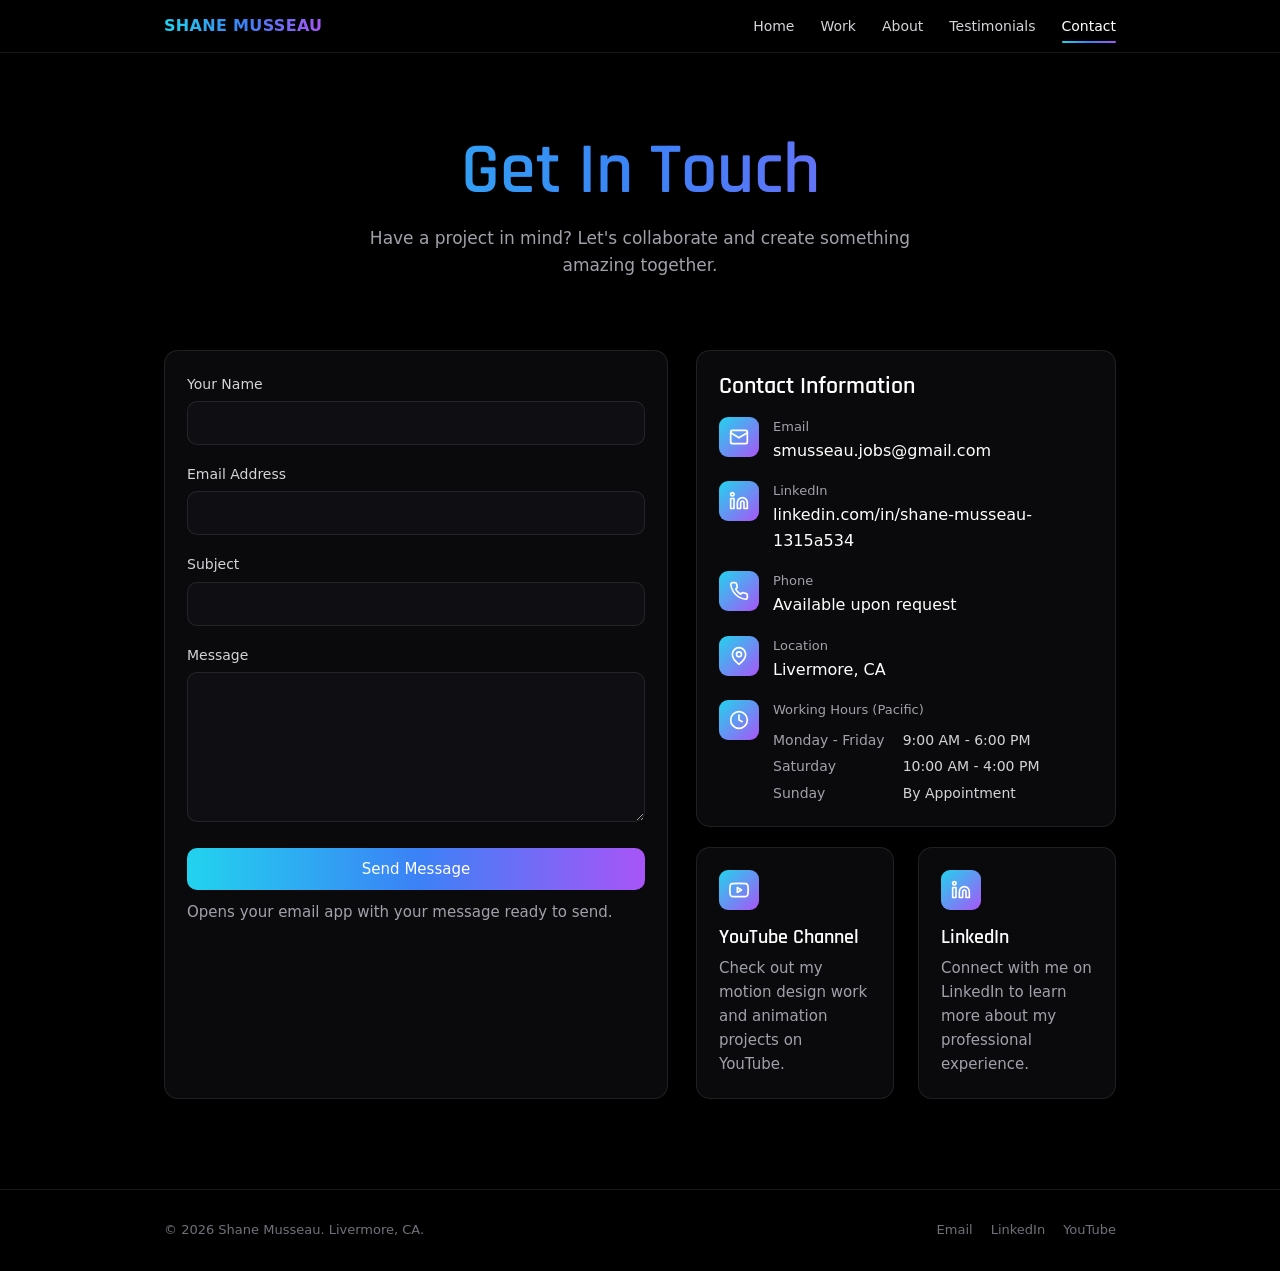
==== contact.html @ 5545d0d9 "Portfolio site, rebuilt from Figma as static HTML for GitHub Pages Co-Authored-By: Claude Opus 5.5 <" ====
<!DOCTYPE html>
<html lang="en">
<head>
<meta charset="utf-8">
<meta name="viewport" content="width=device-width, initial-scale=1">
<title>Contact | Shane Musseau</title>
<meta name="description" content="Get in touch with Shane Musseau about your next motion design project.">
<meta property="og:title" content="Contact | Shane Musseau">
<meta property="og:description" content="Get in touch with Shane Musseau about your next motion design project.">
<meta property="og:image" content="https://img.youtube.com/vi/qlMpnjpZeMw/maxresdefault.jpg">
<meta name="theme-color" content="#000000">
<link rel="icon" href="assets/favicon.svg" type="image/svg+xml">
<link rel="preconnect" href="https://fonts.googleapis.com">
<link rel="preconnect" href="https://fonts.gstatic.com" crossorigin>
<link href="https://fonts.googleapis.com/css2?family=Rajdhani:wght@500;600;700&display=swap" rel="stylesheet">
<link rel="stylesheet" href="assets/styles.css">
</head>
<body>
<header class="site-header"><div class="wrap">
  <a class="logo" href="index.html">SHANE MUSSEAU</a>
  <button class="menu-btn" aria-label="Menu">&#9776;</button>
  <nav class="nav"><a href="index.html">Home</a><a href="work.html">Work</a><a href="about.html">About</a><a href="testimonials.html">Testimonials</a><a href="contact.html" class="active">Contact</a></nav>
</div></header>
<main>
<div class="page-head wrap reveal"><h1 class="grad-text">Get In Touch</h1>
<p>Have a project in mind? Let's collaborate and create something amazing together.</p></div>
<section style="padding-top:40px"><div class="wrap contact-grid">
  <form id="contact-form" class="card reveal" data-to="smusseau.jobs@gmail.com">
    <div class="f"><label for="name">Your Name</label><input id="name" name="name" required></div>
    <div class="f"><label for="email">Email Address</label><input id="email" name="email" type="email" required></div>
    <div class="f"><label for="subject">Subject</label><input id="subject" name="subject"></div>
    <div class="f"><label for="message">Message</label><textarea id="message" name="message" required></textarea></div>
    <button class="btn btn-primary" type="submit" style="width:100%">Send Message</button>
    <p class="form-note">Opens your email app with your message ready to send.</p>
  </form>
  <div class="reveal">
    <div class="card">
      <h3 style="font-size:24px;margin:0 0 18px">Contact Information</h3>
      <div class="info-item"><div class="icon"><svg viewBox="0 0 24 24"><rect x="2" y="4" width="20" height="16" rx="2"/><path d="m22 7-10 6L2 7"/></svg></div><div><small>Email</small><a href="mailto:smusseau.jobs@gmail.com">smusseau.jobs@gmail.com</a></div></div>
      <div class="info-item"><div class="icon"><svg viewBox="0 0 24 24"><path d="M16 8a6 6 0 0 1 6 6v7h-4v-7a2 2 0 0 0-4 0v7h-4v-7a6 6 0 0 1 6-6z"/><rect x="2" y="9" width="4" height="12"/><circle cx="4" cy="4" r="2"/></svg></div><div><small>LinkedIn</small><a href="https://www.linkedin.com/in/shane-musseau-1315a534" target="_blank" rel="noopener">linkedin.com/in/shane-musseau-1315a534</a></div></div>
      <div class="info-item"><div class="icon"><svg viewBox="0 0 24 24"><path d="M22 16.9v3a2 2 0 0 1-2.2 2 19.8 19.8 0 0 1-8.6-3.1 19.5 19.5 0 0 1-6-6A19.8 19.8 0 0 1 2.1 4.2 2 2 0 0 1 4.1 2h3a2 2 0 0 1 2 1.7c.1.9.4 1.8.7 2.7a2 2 0 0 1-.5 2.1L8 9.8a16 16 0 0 0 6 6l1.3-1.3a2 2 0 0 1 2.1-.4c.9.3 1.8.6 2.7.7a2 2 0 0 1 1.7 2z"/></svg></div><div><small>Phone</small>Available upon request</div></div>
      <div class="info-item"><div class="icon"><svg viewBox="0 0 24 24"><path d="M20 10c0 6-8 12-8 12s-8-6-8-12a8 8 0 0 1 16 0z"/><circle cx="12" cy="10" r="3"/></svg></div><div><small>Location</small>Livermore, CA</div></div>
      <div class="info-item" style="margin-bottom:0"><div class="icon"><svg viewBox="0 0 24 24"><circle cx="12" cy="12" r="10"/><polyline points="12 6 12 12 16 14"/></svg></div><div><small>Working Hours (Pacific)</small>
        <div class="hours"><span>Monday - Friday</span><span>9:00 AM - 6:00 PM</span><span>Saturday</span><span>10:00 AM - 4:00 PM</span><span>Sunday</span><span>By Appointment</span></div></div></div>
    </div>
    <div class="grid-3" style="grid-template-columns:1fr 1fr;margin-top:20px">
      <a class="card" href="https://www.youtube.com/@ShaneMusseau" target="_blank" rel="noopener"><div class="icon"><svg viewBox="0 0 24 24"><path d="M22.5 6.4a2.8 2.8 0 0 0-2-2C18.8 4 12 4 12 4s-6.8 0-8.5.4a2.8 2.8 0 0 0-2 2A29 29 0 0 0 1 12a29 29 0 0 0 .5 5.6 2.8 2.8 0 0 0 2 2C5.2 20 12 20 12 20s6.8 0 8.5-.4a2.8 2.8 0 0 0 2-2A29 29 0 0 0 23 12a29 29 0 0 0-.5-5.6z"/><polygon points="10 15 15 12 10 9 10 15"/></svg></div><h3>YouTube Channel</h3><p>Check out my motion design work and animation projects on YouTube.</p></a>
      <a class="card" href="https://www.linkedin.com/in/shane-musseau-1315a534" target="_blank" rel="noopener"><div class="icon"><svg viewBox="0 0 24 24"><path d="M16 8a6 6 0 0 1 6 6v7h-4v-7a2 2 0 0 0-4 0v7h-4v-7a6 6 0 0 1 6-6z"/><rect x="2" y="9" width="4" height="12"/><circle cx="4" cy="4" r="2"/></svg></div><h3>LinkedIn</h3><p>Connect with me on LinkedIn to learn more about my professional experience.</p></a>
    </div>
  </div>
</div></section>
</main>
<footer class="site-footer"><div class="wrap">
  <span>&copy; 2026 Shane Musseau. Livermore, CA.</span>
  <div class="social"><a href="mailto:smusseau.jobs@gmail.com">Email</a><a href="https://www.linkedin.com/in/shane-musseau-1315a534" target="_blank" rel="noopener">LinkedIn</a><a href="https://www.youtube.com/@ShaneMusseau" target="_blank" rel="noopener">YouTube</a></div>
</div></footer>
<div class="modal" role="dialog" aria-modal="true" aria-label="Project video"><button class="close" aria-label="Close">&times;</button><div class="frame"><iframe allow="autoplay; encrypted-media; fullscreen" allowfullscreen title="Project video"></iframe></div></div>
<script src="assets/main.js"></script>
</body>
</html>
---- assets/styles.css ----
:root{
  --bg:#000;
  --panel:#0a0a0c;
  --line:rgba(255,255,255,.09);
  --text:#fff;
  --muted:#a1a1aa;
  --dim:#71717a;
  --cyan:#22d3ee;
  --blue:#3b82f6;
  --purple:#a855f7;
  --grad:linear-gradient(90deg,var(--cyan) 0%,var(--blue) 50%,var(--purple) 100%);
  --grad-135:linear-gradient(135deg,var(--cyan),var(--purple));
  --display:"Rajdhani",sans-serif;
  --sans:ui-sans-serif,system-ui,-apple-system,"Segoe UI",Roboto,sans-serif;
  --max:1000px;
}
*{box-sizing:border-box;margin:0;padding:0}
html{scroll-behavior:smooth}
body{background:var(--bg);color:var(--text);font-family:var(--sans);line-height:1.6;-webkit-font-smoothing:antialiased}
a{color:inherit;text-decoration:none}
img{max-width:100%;display:block}
.wrap{max-width:var(--max);margin:0 auto;padding:0 24px}
.grad-text{background:var(--grad);-webkit-background-clip:text;background-clip:text;color:transparent}
h1,h2,h3{font-family:var(--display);font-weight:600;line-height:1.1}

/* Header */
.site-header{position:fixed;inset:0 0 auto 0;z-index:50;background:rgba(0,0,0,.82);backdrop-filter:blur(10px);border-bottom:1px solid var(--line)}
.site-header .wrap{display:flex;align-items:center;justify-content:space-between;height:52px}
.logo{font-weight:700;letter-spacing:.02em;background:var(--grad);-webkit-background-clip:text;background-clip:text;color:transparent}
.nav{display:flex;gap:26px;font-size:14px}
.nav a{color:#d4d4d8;position:relative;padding:4px 0;transition:color .2s}
.nav a:hover,.nav a.active{color:#fff}
.nav a.active::after{content:"";position:absolute;left:0;right:0;bottom:-2px;height:2px;border-radius:2px;background:var(--grad)}
.menu-btn{display:none;background:none;border:0;color:#fff;font-size:24px;cursor:pointer}
@media(max-width:720px){
  .menu-btn{display:block}
  .nav{position:absolute;top:52px;left:0;right:0;flex-direction:column;gap:0;background:#000;border-bottom:1px solid var(--line);display:none}
  .nav.open{display:flex}
  .nav a{padding:14px 24px}
  .nav a.active::after{display:none}
}
main{padding-top:52px}

/* Buttons */
.btn{display:inline-flex;align-items:center;justify-content:center;gap:8px;padding:12px 26px;border-radius:10px;font-size:15px;font-weight:500;transition:transform .2s,box-shadow .2s,background .2s;cursor:pointer;border:0;font-family:inherit}
.btn-primary{background:var(--grad);color:#fff}
.btn-primary:hover{transform:translateY(-2px);box-shadow:0 10px 30px rgba(99,102,241,.35)}
.btn-ghost{border:1px solid rgba(255,255,255,.25);color:#fff;background:transparent}
.btn-ghost:hover{background:rgba(255,255,255,.06)}

/* Hero */
.hero{position:relative;min-height:calc(100vh - 52px);display:flex;align-items:center;justify-content:center;text-align:center;overflow:hidden}
.hero::before{content:"";position:absolute;inset:-20%;background:
  radial-gradient(40% 35% at 30% 40%,rgba(34,211,238,.14),transparent 70%),
  radial-gradient(35% 30% at 70% 55%,rgba(168,85,247,.14),transparent 70%),
  radial-gradient(30% 25% at 50% 50%,rgba(239,68,68,.06),transparent 70%);
  animation:drift 16s ease-in-out infinite alternate}
.hero::after{content:"";position:absolute;inset:0;background-image:linear-gradient(rgba(255,255,255,.025) 1px,transparent 1px),linear-gradient(90deg,rgba(255,255,255,.025) 1px,transparent 1px);background-size:60px 60px;mask-image:radial-gradient(ellipse at center,#000 30%,transparent 75%)}
@keyframes drift{to{transform:translate3d(4%,-3%,0) rotate(6deg)}}
.hero-inner{position:relative;z-index:1;padding:40px 24px}
.hero h1{font-size:clamp(44px,8vw,96px);font-weight:600;letter-spacing:-.01em}
.hero h1 .line2{display:block;color:#fff}
.hero p{max-width:620px;margin:22px auto 34px;color:var(--muted);font-size:clamp(16px,2vw,19px)}
.hero .actions{display:flex;gap:14px;justify-content:center;flex-wrap:wrap}
.scroll-cue{position:absolute;bottom:28px;left:50%;transform:translateX(-50%);width:22px;height:36px;border:2px solid rgba(255,255,255,.4);border-radius:12px;z-index:1}
.scroll-cue::after{content:"";position:absolute;left:50%;top:7px;width:4px;height:7px;margin-left:-2px;border-radius:2px;background:#fff;animation:cue 1.6s infinite}
@keyframes cue{0%{opacity:0;transform:translateY(0)}40%{opacity:1}100%{opacity:0;transform:translateY(12px)}}

/* Sections */
section{padding:90px 0}
.sec-head{text-align:center;margin-bottom:46px}
.sec-head h2{font-size:clamp(34px,5vw,48px)}
.sec-head p{color:var(--muted);margin-top:10px}
.sec-head.split{display:flex;align-items:end;justify-content:space-between;text-align:left;gap:20px}
.page-head{padding:80px 0 30px;text-align:center}
.page-head h1{font-size:clamp(44px,7vw,72px)}
.page-head p{color:var(--muted);max-width:560px;margin:14px auto 0;font-size:17px}

/* Cards */
.grid-3{display:grid;grid-template-columns:repeat(3,1fr);gap:24px}
.grid-4{display:grid;grid-template-columns:repeat(4,1fr);gap:20px}
@media(max-width:900px){.grid-3{grid-template-columns:repeat(2,1fr)}.grid-4{grid-template-columns:repeat(2,1fr)}}
@media(max-width:560px){.grid-3,.grid-4{grid-template-columns:1fr}}
.card{background:var(--panel);border:1px solid var(--line);border-radius:14px;padding:22px;transition:border-color .25s,transform .25s}
.card:hover{border-color:rgba(99,102,241,.45);transform:translateY(-3px)}
.card h3{font-size:20px;margin:16px 0 8px}
.card p{color:var(--muted);font-size:15px}
.icon{width:40px;height:40px;border-radius:9px;background:var(--grad-135);display:grid;place-items:center}
.icon svg{width:20px;height:20px;stroke:#fff;fill:none;stroke-width:2;stroke-linecap:round;stroke-linejoin:round}

/* Project tiles */
.tile{cursor:pointer;display:block}
.thumb{position:relative;aspect-ratio:16/9;border-radius:12px;overflow:hidden;background:#111;border:1px solid var(--line)}
.thumb img{width:100%;height:100%;object-fit:cover;transition:transform .5s}
.thumb .play{position:absolute;inset:0;display:grid;place-items:center;background:rgba(0,0,0,.35);opacity:0;transition:opacity .3s}
.thumb .play span{width:58px;height:58px;border-radius:50%;background:var(--grad-135);display:grid;place-items:center;box-shadow:0 8px 30px rgba(0,0,0,.5)}
.thumb .play svg{width:22px;height:22px;fill:#fff;margin-left:3px}
.tile:hover .thumb img{transform:scale(1.05)}
.tile:hover .play{opacity:1}
.tile h3{font-size:19px;margin-top:14px}
.tile .cat{color:var(--muted);font-size:14px;margin-top:2px}

/* Carousel (work) */
.carousel{position:relative}
.track{display:flex;gap:28px;overflow-x:auto;scroll-snap-type:x mandatory;scroll-behavior:smooth;padding:10px 4px 20px;scrollbar-width:none}
.track::-webkit-scrollbar{display:none}
.slide{flex:0 0 calc((100% - 56px)/3);scroll-snap-align:center;opacity:.55;transition:opacity .35s}
.slide.is-active{opacity:1}
.slide.is-active h3{color:var(--cyan)}
.slide.is-active .thumb{box-shadow:0 0 0 1px rgba(34,211,238,.6),0 0 30px rgba(34,211,238,.25)}
@media(max-width:900px){.slide{flex-basis:80%}}
.slide p{color:var(--muted);font-size:14px;margin-top:8px}
.tools{display:flex;gap:8px;margin-top:12px}
.tool{width:30px;height:30px;border-radius:7px;display:grid;place-items:center;font:700 12px/1 var(--sans);border:1px solid}
.tool.ae{background:#00005b;color:#9999ff;border-color:#2b2bb3}
.tool.pr{background:#00005b;color:#9999ff;border-color:#2b2bb3}
.tool.ai{background:#330000;color:#ff9a00;border-color:#663300}
.tool.fg{background:#111;border-color:#333}
.tool.lt{background:#00ddb3;border-color:#00b894;color:#003d32}
.tool.fg svg{width:12px;height:18px}
.arrow{position:absolute;top:28%;width:34px;height:34px;border-radius:50%;background:#000;border:1px solid rgba(255,255,255,.35);color:#fff;display:grid;place-items:center;cursor:pointer;z-index:2}
.arrow.prev{left:-18px}.arrow.next{right:-18px}
@media(max-width:1060px){.arrow.prev{left:4px}.arrow.next{right:4px}}
.dots{display:flex;justify-content:center;gap:8px;margin-top:10px}
.dots button{width:8px;height:8px;border-radius:8px;border:0;background:#3f3f46;cursor:pointer;transition:all .3s}
.dots button.on{width:28px;background:var(--grad)}
.recent{display:grid;grid-template-columns:repeat(5,1fr);gap:16px}
@media(max-width:900px){.recent{grid-template-columns:repeat(3,1fr)}}
@media(max-width:560px){.recent{grid-template-columns:repeat(2,1fr)}}
.recent .tile h3{font:500 12px/1.4 var(--sans);text-align:center;color:var(--dim);margin-top:8px}
.recent .tile.is-active .thumb{box-shadow:0 0 0 1px rgba(34,211,238,.7),0 0 26px rgba(34,211,238,.35)}
.recent .tile.is-active h3{color:var(--cyan);font-weight:600}

/* About */
.about-grid{display:grid;grid-template-columns:1fr 1fr;gap:44px;align-items:start}
@media(max-width:860px){.about-grid{grid-template-columns:1fr}}
.photo{border-radius:16px;overflow:hidden;border:1px solid var(--line);background:#0b0b10;min-height:300px}
.photo.nophoto{display:grid;place-items:center;aspect-ratio:4/5;background:radial-gradient(60% 60% at 30% 30%,rgba(34,211,238,.25),transparent),radial-gradient(60% 60% at 70% 70%,rgba(168,85,247,.25),transparent),#0b0b10}
.photo.nophoto::after{content:"SM";font:700 96px var(--display);background:var(--grad);-webkit-background-clip:text;background-clip:text;color:transparent}
.bio h2{font-size:34px;margin-bottom:16px}
.bio p{color:#d4d4d8;margin-bottom:16px}
.skills h3{font-size:26px;margin:30px 0 18px}
.skill{margin-bottom:16px}
.skill .row{display:flex;justify-content:space-between;font-size:14px;margin-bottom:7px}
.skill .row span:last-child{color:var(--muted)}
.bar{height:6px;border-radius:6px;background:#1c1c22;overflow:hidden}
.bar i{display:block;height:100%;width:0;background:var(--grad);border-radius:6px;transition:width 1.4s cubic-bezier(.2,.8,.2,1)}
.stat{text-align:center;padding:26px 16px}
.stat b{display:block;font:400 44px/1.1 var(--sans);background:linear-gradient(90deg,#60a5fa,#a78bfa);-webkit-background-clip:text;background-clip:text;color:transparent}
.stat span{color:var(--muted);font-size:14px}
.value{text-align:center}
.value .icon{margin:0 auto}

/* Testimonials */
.quotes{columns:2 380px;column-gap:24px}
.quote{break-inside:avoid;margin-bottom:24px}
.quote blockquote{color:#d4d4d8;font-size:15px;position:relative;padding-top:26px}
.quote blockquote::before{content:"\201C";position:absolute;top:-14px;left:-2px;font:700 60px/1 Georgia,serif;background:var(--grad-135);-webkit-background-clip:text;background-clip:text;color:transparent}
.who{display:flex;align-items:center;gap:12px;margin-top:18px;padding-top:16px;border-top:1px solid var(--line)}
.avatar{width:42px;height:42px;border-radius:50%;background:var(--grad-135);display:grid;place-items:center;font:700 15px var(--display);flex:none}
.who b{display:block;font-size:15px}
.who small{color:var(--muted);font-size:13px}
.li-note{text-align:center;color:var(--muted);margin-top:20px}
.li-note a{display:inline-flex;margin-top:12px}

/* Contact */
.contact-grid{display:grid;grid-template-columns:1.2fr 1fr;gap:28px}
@media(max-width:860px){.contact-grid{grid-template-columns:1fr}}
form label{display:block;font-size:14px;color:#d4d4d8;margin:0 0 6px}
form .f{margin-bottom:18px}
input,textarea{width:100%;background:#0f0f13;border:1px solid var(--line);border-radius:10px;padding:12px 14px;color:#fff;font:15px var(--sans);transition:border-color .2s}
input:focus,textarea:focus{outline:0;border-color:var(--blue)}
textarea{min-height:150px;resize:vertical}
.info-item{display:flex;gap:14px;margin-bottom:18px}
.info-item .icon{flex:none}
.info-item small{color:var(--muted);display:block;font-size:13px}
.hours{display:grid;grid-template-columns:auto 1fr;gap:4px 18px;font-size:14px;color:#d4d4d8;margin-top:8px}
.hours span:nth-child(odd){color:var(--muted)}
.form-note{font-size:13px;color:var(--dim);margin-top:10px}

/* CTA + footer */
.cta{text-align:center;background:radial-gradient(60% 80% at 50% 50%,rgba(59,130,246,.12),transparent 70%)}
.cta h2{font-size:clamp(32px,5vw,48px)}
.cta p{color:var(--muted);max-width:560px;margin:14px auto 30px}
.site-footer{border-top:1px solid var(--line);padding:30px 0;color:var(--dim);font-size:13px}
.site-footer .wrap{display:flex;justify-content:space-between;flex-wrap:wrap;gap:12px}
.site-footer a:hover{color:#fff}
.site-footer .social{display:flex;gap:18px}

/* Video modal */
.modal{position:fixed;inset:0;z-index:100;background:rgba(0,0,0,.88);display:none;align-items:center;justify-content:center;padding:24px}
.modal.open{display:flex}
.modal .frame{width:min(1100px,100%);aspect-ratio:16/9;background:#000;border-radius:12px;overflow:hidden;box-shadow:0 30px 80px rgba(0,0,0,.6)}
.modal iframe{width:100%;height:100%;border:0}
.modal .close{position:absolute;top:18px;right:22px;background:none;border:0;color:#fff;font-size:34px;cursor:pointer;line-height:1}

/* Reveal */
.reveal{opacity:0;transform:translateY(24px);transition:opacity .8s ease,transform .8s ease}
.reveal.in{opacity:1;transform:none}
@media(prefers-reduced-motion:reduce){*{animation:none!important;transition:none!important}.reveal{opacity:1;transform:none}}
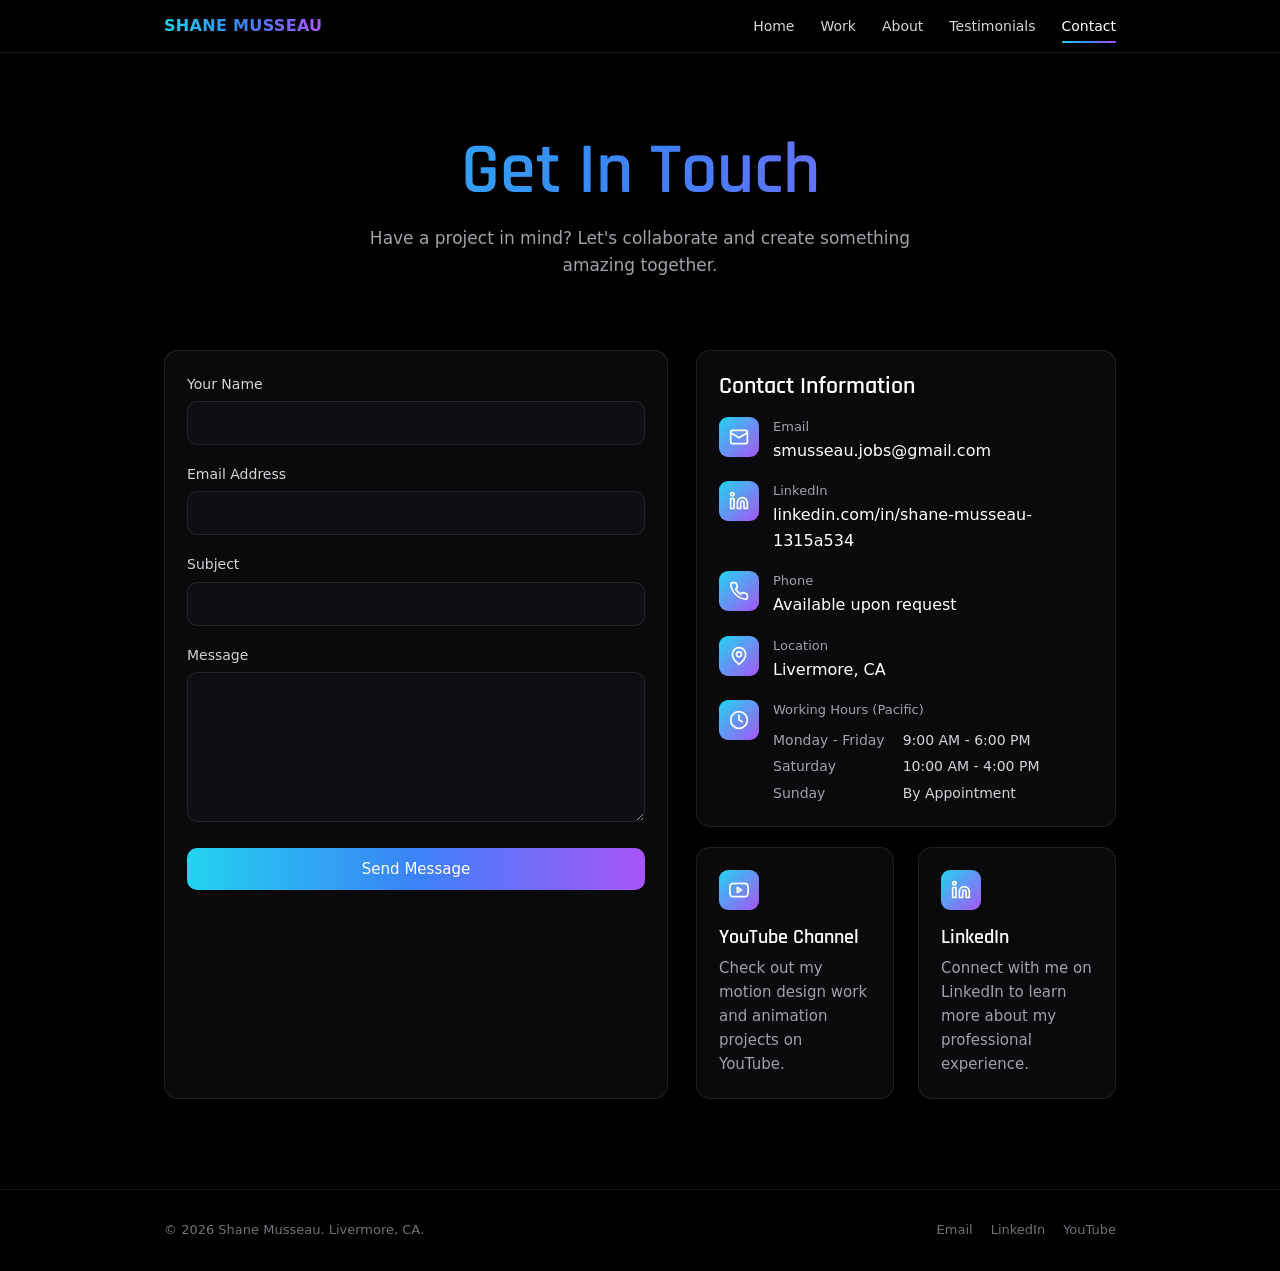
==== commit b8ca921d: "Live contact form via FormSubmit, 25+ years badge on home Co-Authored-By: Claude Opus 5.5 <noreply@a" ====
--- a/contact.html
+++ b/contact.html
@@ -25,13 +25,16 @@
 <div class="page-head wrap reveal"><h1 class="grad-text">Get In Touch</h1>
 <p>Have a project in mind? Let's collaborate and create something amazing together.</p></div>
 <section style="padding-top:40px"><div class="wrap contact-grid">
-  <form id="contact-form" class="card reveal" data-to="smusseau.jobs@gmail.com">
+  <form id="contact-form" class="card reveal" action="https://formsubmit.co/smusseau.jobs@gmail.com" method="POST" data-endpoint="https://formsubmit.co/ajax/smusseau.jobs@gmail.com">
+    <input type="hidden" name="_subject" value="New portfolio inquiry">
+    <input type="hidden" name="_template" value="table">
+    <input type="text" name="_honey" style="display:none" tabindex="-1" autocomplete="off">
     <div class="f"><label for="name">Your Name</label><input id="name" name="name" required></div>
     <div class="f"><label for="email">Email Address</label><input id="email" name="email" type="email" required></div>
     <div class="f"><label for="subject">Subject</label><input id="subject" name="subject"></div>
     <div class="f"><label for="message">Message</label><textarea id="message" name="message" required></textarea></div>
     <button class="btn btn-primary" type="submit" style="width:100%">Send Message</button>
-    <p class="form-note">Opens your email app with your message ready to send.</p>
+    <p class="form-note" role="status" aria-live="polite"></p>
   </form>
   <div class="reveal">
     <div class="card">
--- a/assets/styles.css
+++ b/assets/styles.css
@@ -198,3 +198,6 @@
 .reveal{opacity:0;transform:translateY(24px);transition:opacity .8s ease,transform .8s ease}
 .reveal.in{opacity:1;transform:none}
 @media(prefers-reduced-motion:reduce){*{animation:none!important;transition:none!important}.reveal{opacity:1;transform:none}}
+.badge{display:inline-flex;align-items:center;gap:8px;padding:7px 16px;margin-bottom:22px;border-radius:999px;border:1px solid rgba(255,255,255,.14);background:rgba(255,255,255,.04);font-size:14px;color:#d4d4d8}
+.badge b{background:var(--grad);-webkit-background-clip:text;background-clip:text;color:transparent;font-size:16px}
+.form-note.ok{color:#4ade80}.form-note.err{color:#f87171}
